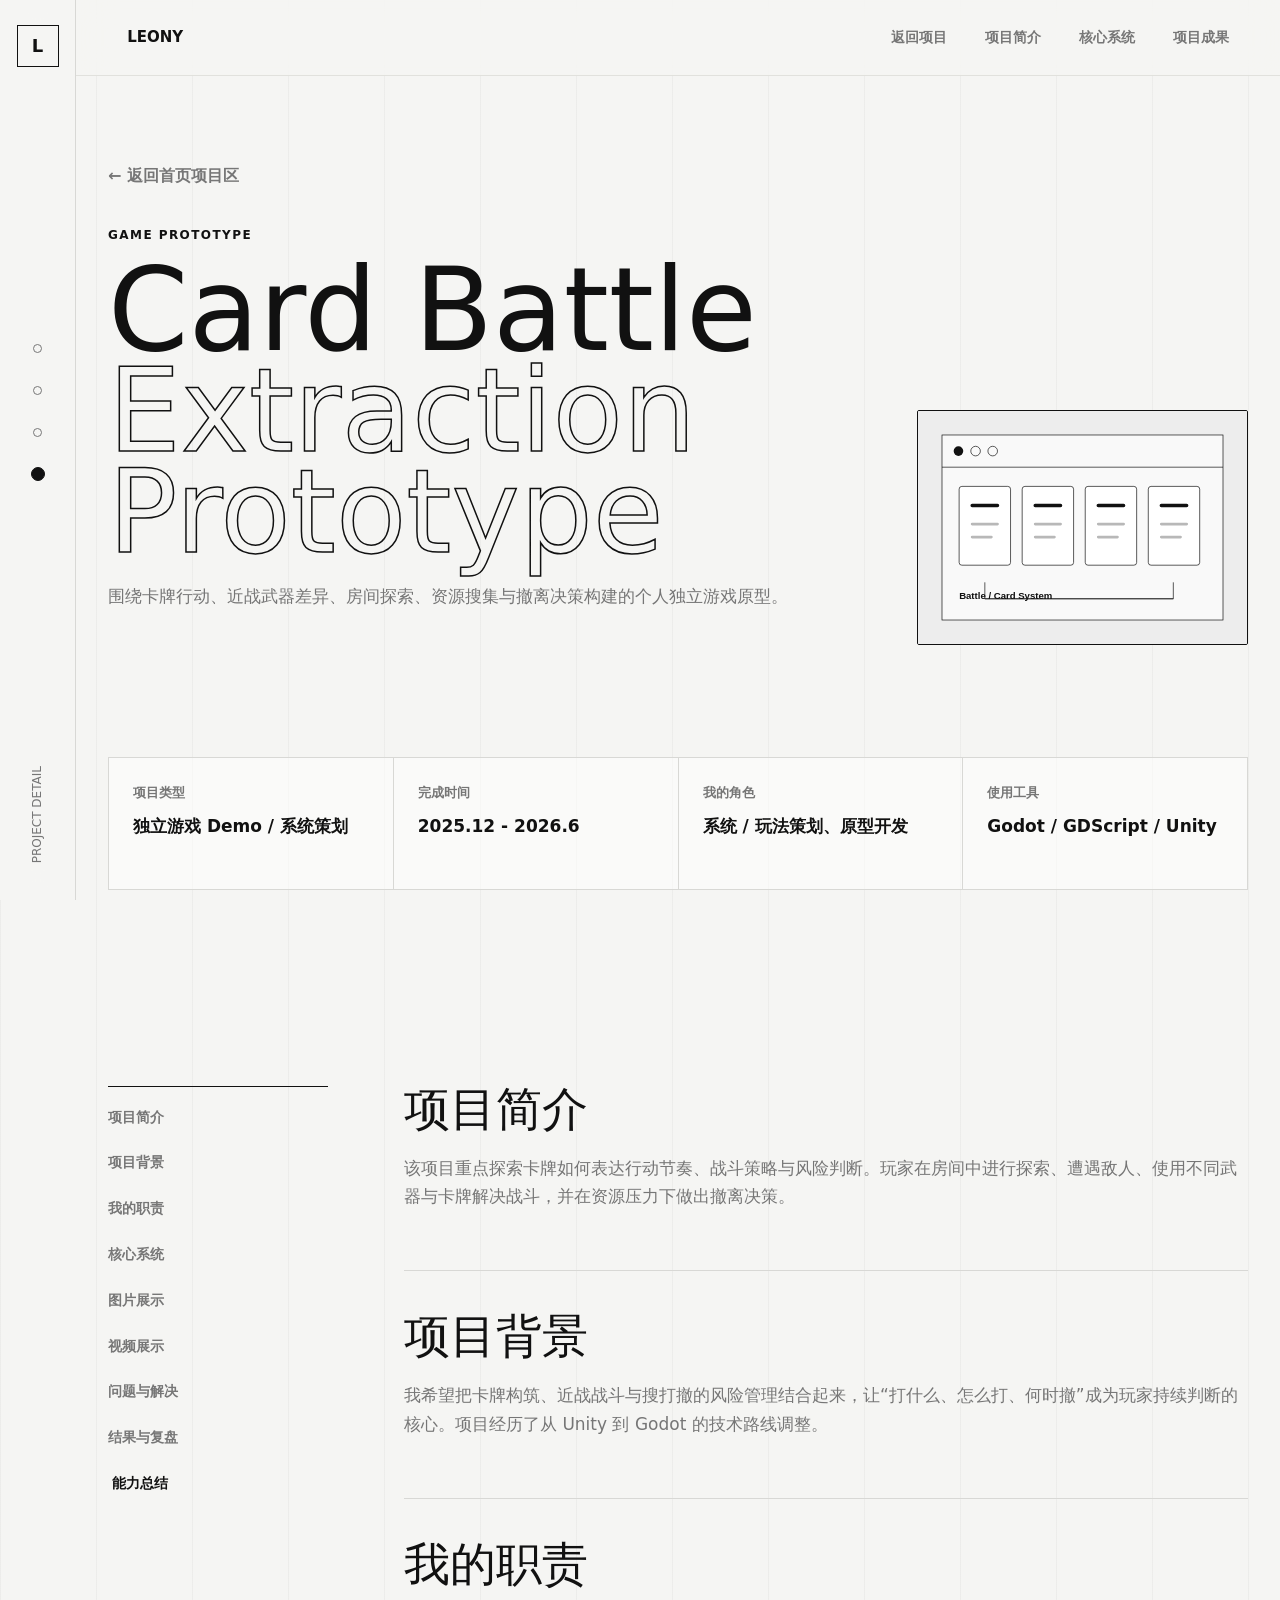
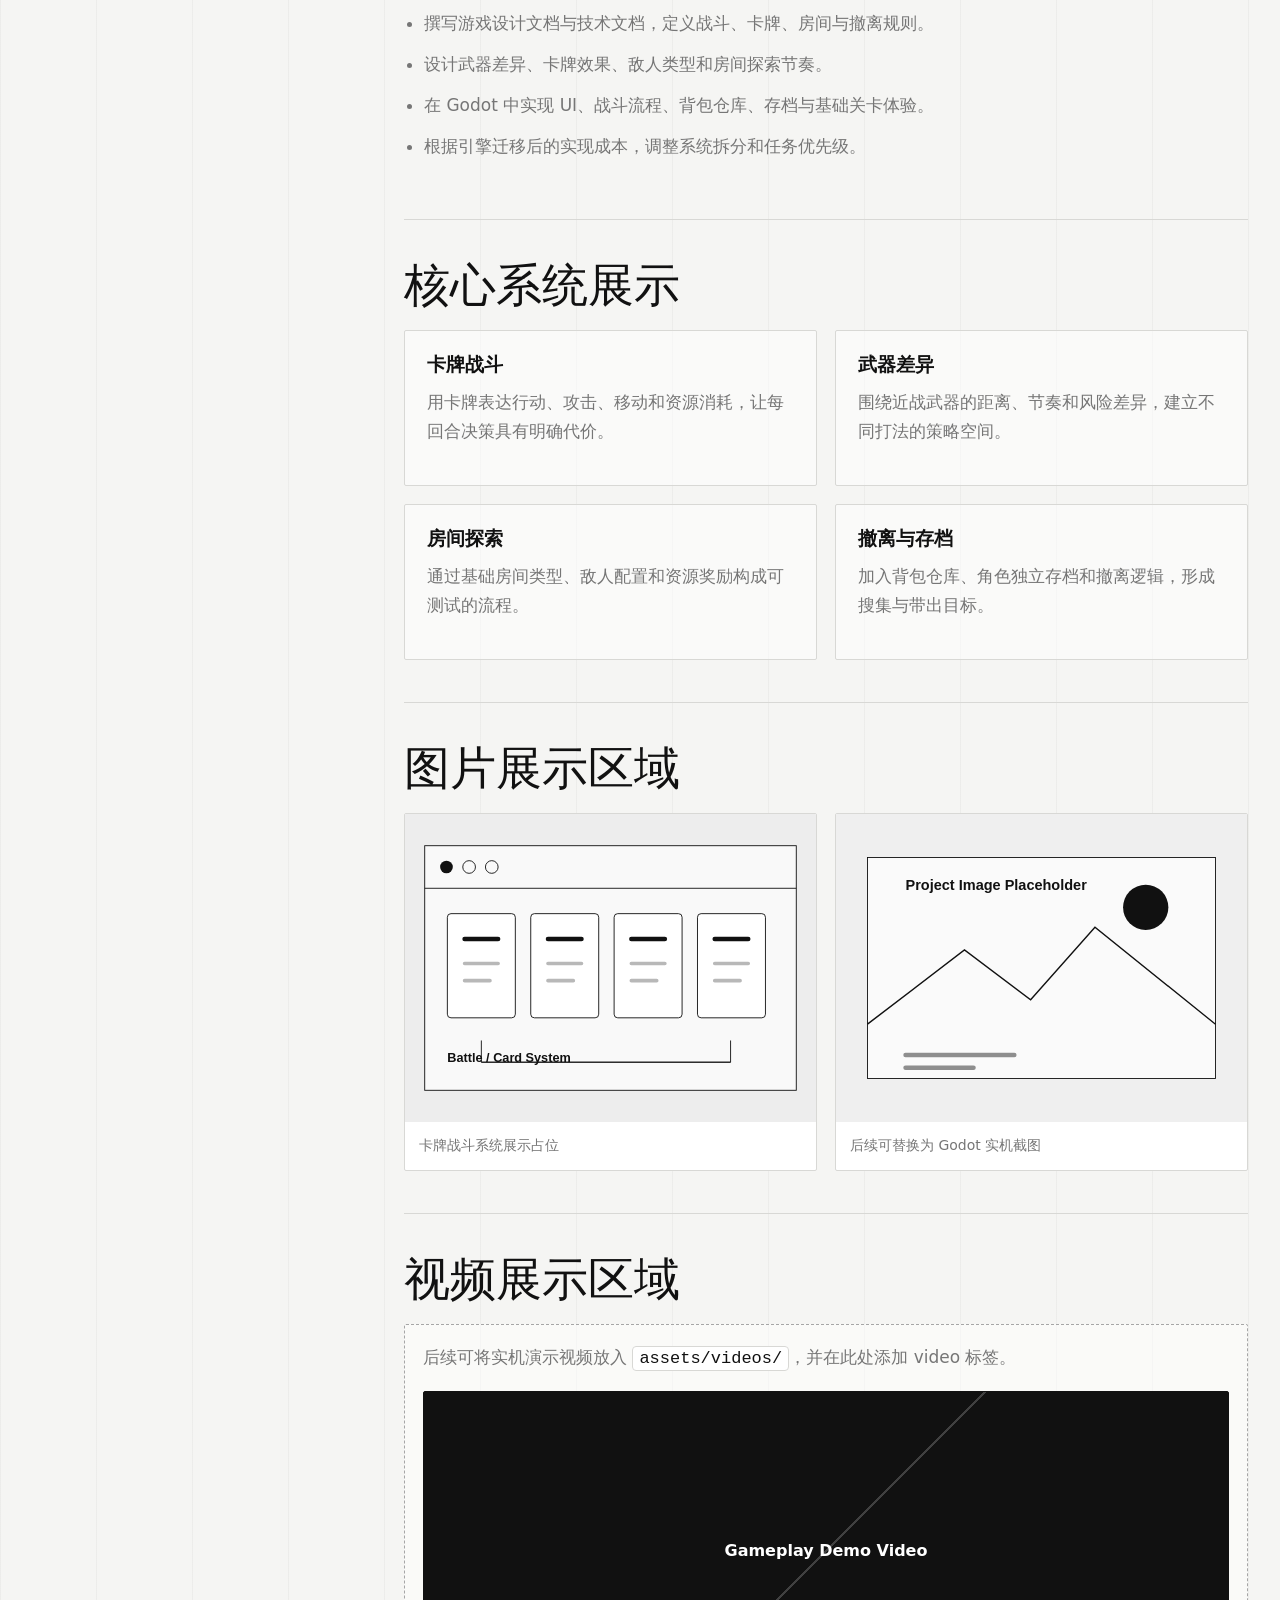
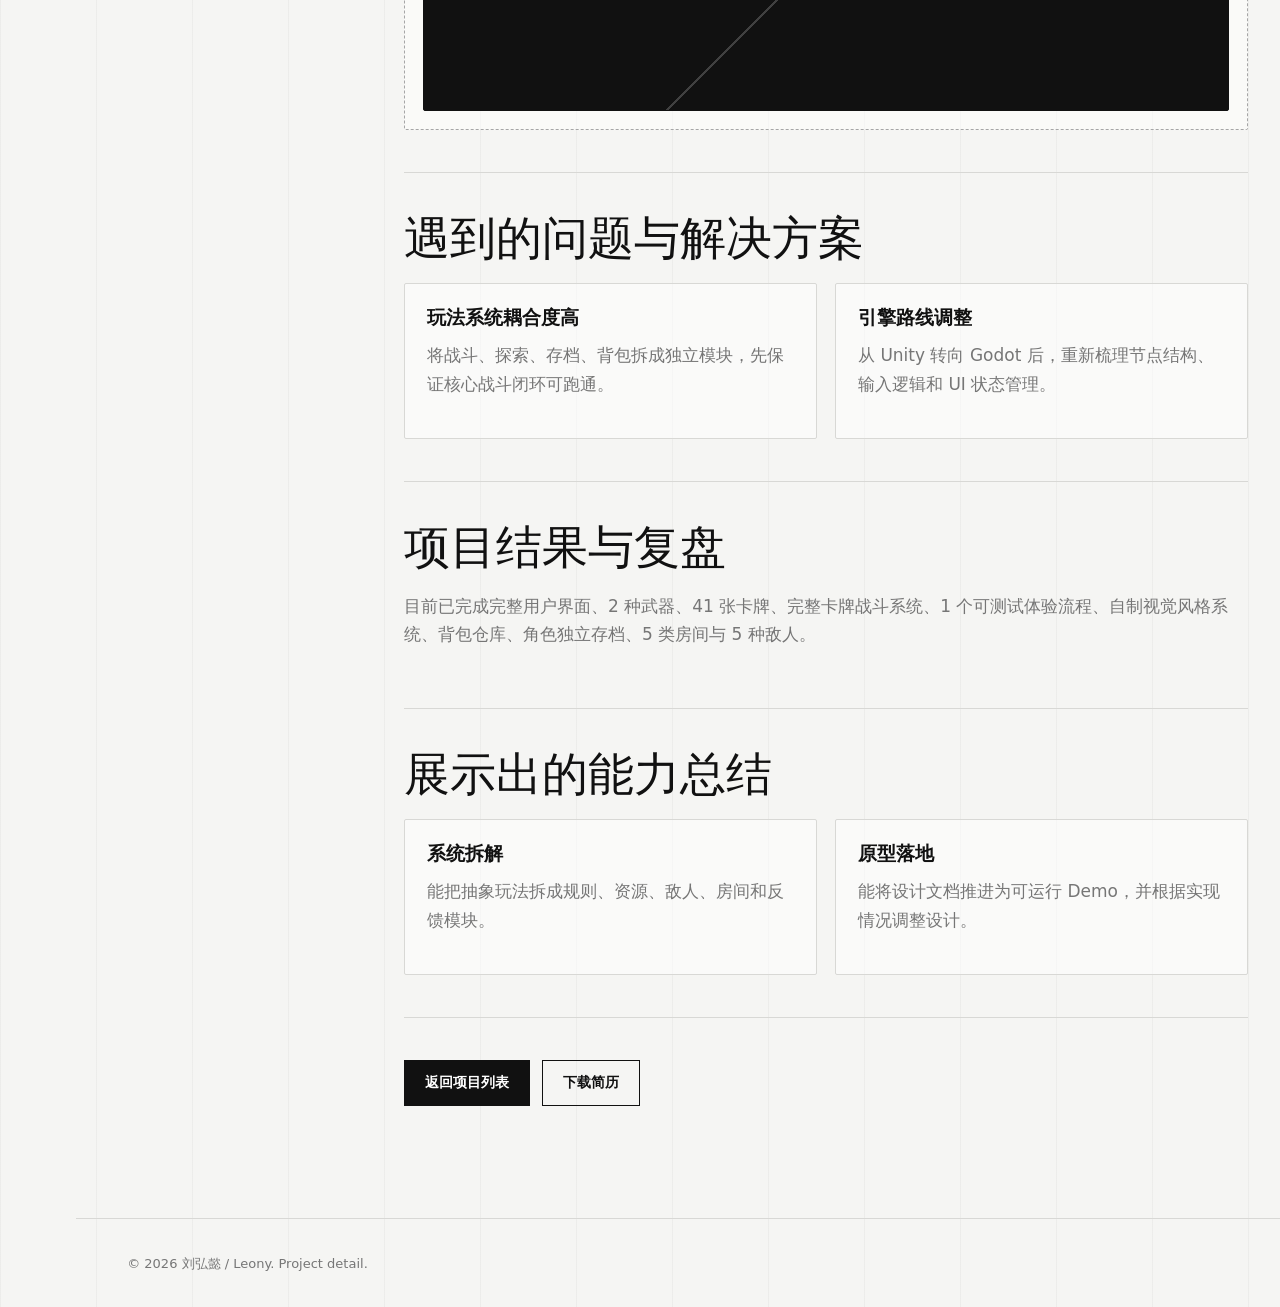
==== projects/card-battle.html @ b9294779 "第一次提交" ====
<!DOCTYPE html>
<html lang="zh-CN">
<head>
  <meta charset="UTF-8">
  <meta name="viewport" content="width=device-width, initial-scale=1.0">
  <meta name="description" content="卡牌战斗与搜打撤玩法原型项目详情，展示系统策划、玩法设计与 Godot 原型开发能力。">
  <title>卡牌战斗与搜打撤玩法原型 | LEONY Portfolio</title>
  <link rel="icon" href="../assets/images/favicon.svg" type="image/svg+xml">
  <link rel="stylesheet" href="../css/style.css">
</head>
<body>
  <aside class="side-rail" aria-label="项目详情锚点导航">
    <a class="rail-logo" href="../index.html" aria-label="返回首页">L</a>
    <nav class="rail-dots" aria-label="项目内容分区">
      <a class="rail-dot active" href="#overview" aria-label="项目简介"><span>Overview</span></a>
      <a class="rail-dot" href="#features" aria-label="核心系统"><span>System</span></a>
      <a class="rail-dot" href="#result" aria-label="项目成果"><span>Result</span></a>
      <a class="rail-dot" href="#ability" aria-label="能力总结"><span>Ability</span></a>
    </nav>
    <p class="rail-meta">Project Detail</p>
  </aside>

  <header class="topbar detail-header">
    <a class="topbar-brand" href="../index.html">LEONY</a>
    <button class="nav-toggle" type="button" aria-label="打开导航" aria-expanded="false"><span></span><span></span></button>
    <nav class="topnav" aria-label="项目页导航">
      <a href="../index.html#projects">返回项目</a>
      <a href="#overview">项目简介</a>
      <a href="#features">核心系统</a>
      <a href="#result">项目成果</a>
    </nav>
  </header>

  <main class="detail-main">
    <section class="section detail-hero">
      <div class="container detail-hero-grid">
        <div>
          <a class="back-link" href="../index.html#projects">← 返回首页项目区</a>
          <p class="eyebrow">Game Prototype</p>
          <h1>Card Battle<br><span>Extraction Prototype</span></h1>
          <p class="hero-desc">围绕卡牌行动、近战武器差异、房间探索、资源搜集与撤离决策构建的个人独立游戏原型。</p>
        </div>
        <img class="detail-cover" src="../assets/images/project-card-system.svg" alt="卡牌战斗与搜打撤玩法原型封面">
      </div>
    </section>

    <section class="section compact-section">
      <div class="container info-grid" aria-label="项目基本信息">
        <div><span>项目类型</span><strong>独立游戏 Demo / 系统策划</strong></div>
        <div><span>完成时间</span><strong>2025.12 - 2026.6</strong></div>
        <div><span>我的角色</span><strong>系统 / 玩法策划、原型开发</strong></div>
        <div><span>使用工具</span><strong>Godot / GDScript / Unity</strong></div>
      </div>
    </section>

    <section class="section">
      <div class="container detail-layout">
        <aside class="detail-toc" aria-label="项目内容目录">
          <a href="#overview">项目简介</a>
          <a href="#background">项目背景</a>
          <a href="#responsibility">我的职责</a>
          <a href="#features">核心系统</a>
          <a href="#gallery">图片展示</a>
          <a href="#video">视频展示</a>
          <a href="#solution">问题与解决</a>
          <a href="#result">结果与复盘</a>
          <a href="#ability">能力总结</a>
        </aside>

        <div class="detail-content">
          <section id="overview" class="detail-section">
            <h2>项目简介</h2>
            <p>该项目重点探索卡牌如何表达行动节奏、战斗策略与风险判断。玩家在房间中进行探索、遭遇敌人、使用不同武器与卡牌解决战斗，并在资源压力下做出撤离决策。</p>
          </section>
          <section id="background" class="detail-section">
            <h2>项目背景</h2>
            <p>我希望把卡牌构筑、近战战斗与搜打撤的风险管理结合起来，让“打什么、怎么打、何时撤”成为玩家持续判断的核心。项目经历了从 Unity 到 Godot 的技术路线调整。</p>
          </section>
          <section id="responsibility" class="detail-section">
            <h2>我的职责</h2>
            <ul class="check-list">
              <li>撰写游戏设计文档与技术文档，定义战斗、卡牌、房间与撤离规则。</li>
              <li>设计武器差异、卡牌效果、敌人类型和房间探索节奏。</li>
              <li>在 Godot 中实现 UI、战斗流程、背包仓库、存档与基础关卡体验。</li>
              <li>根据引擎迁移后的实现成本，调整系统拆分和任务优先级。</li>
            </ul>
          </section>
          <section id="features" class="detail-section">
            <h2>核心系统展示</h2>
            <div class="feature-grid">
              <article><h3>卡牌战斗</h3><p>用卡牌表达行动、攻击、移动和资源消耗，让每回合决策具有明确代价。</p></article>
              <article><h3>武器差异</h3><p>围绕近战武器的距离、节奏和风险差异，建立不同打法的策略空间。</p></article>
              <article><h3>房间探索</h3><p>通过基础房间类型、敌人配置和资源奖励构成可测试的流程。</p></article>
              <article><h3>撤离与存档</h3><p>加入背包仓库、角色独立存档和撤离逻辑，形成搜集与带出目标。</p></article>
            </div>
          </section>
          <section id="gallery" class="detail-section">
            <h2>图片展示区域</h2>
            <div class="gallery-grid">
              <figure><img src="../assets/images/project-card-system.svg" alt="卡牌战斗系统占位图"><figcaption>卡牌战斗系统展示占位</figcaption></figure>
              <figure><img src="../assets/images/placeholder-project.svg" alt="项目截图占位图"><figcaption>后续可替换为 Godot 实机截图</figcaption></figure>
            </div>
          </section>
          <section id="video" class="detail-section">
            <h2>视频展示区域</h2>
            <div class="video-shell">
              <p>后续可将实机演示视频放入 <code>assets/videos/</code>，并在此处添加 video 标签。</p>
              <div class="video-frame"><span>Gameplay Demo Video</span></div>
            </div>
          </section>
          <section id="solution" class="detail-section">
            <h2>遇到的问题与解决方案</h2>
            <div class="solution-grid">
              <article><h3>玩法系统耦合度高</h3><p>将战斗、探索、存档、背包拆成独立模块，先保证核心战斗闭环可跑通。</p></article>
              <article><h3>引擎路线调整</h3><p>从 Unity 转向 Godot 后，重新梳理节点结构、输入逻辑和 UI 状态管理。</p></article>
            </div>
          </section>
          <section id="result" class="detail-section">
            <h2>项目结果与复盘</h2>
            <p>目前已完成完整用户界面、2 种武器、41 张卡牌、完整卡牌战斗系统、1 个可测试体验流程、自制视觉风格系统、背包仓库、角色独立存档、5 类房间与 5 种敌人。</p>
          </section>
          <section id="ability" class="detail-section">
            <h2>展示出的能力总结</h2>
            <div class="summary-grid">
              <article><h3>系统拆解</h3><p>能把抽象玩法拆成规则、资源、敌人、房间和反馈模块。</p></article>
              <article><h3>原型落地</h3><p>能将设计文档推进为可运行 Demo，并根据实现情况调整设计。</p></article>
            </div>
          </section>
          <div class="detail-actions">
            <a class="button button-dark" href="../index.html#projects">返回项目列表</a>
            <a class="button button-light" href="../assets/resume/resume.pdf" download>下载简历</a>
          </div>
        </div>
      </div>
    </section>
  </main>

  <footer class="site-footer"><p>© 2026 刘弘懿 / Leony. Project detail.</p></footer>
  <script src="../js/main.js"></script>
</body>
</html>
---- css/style.css ----
:root {
  --bg: #f5f5f3;
  --surface: #ffffff;
  --surface-soft: #ececea;
  --ink: #111111;
  --ink-soft: #2a2a2a;
  --muted: #767676;
  --muted-2: #a6a6a6;
  --line: #d8d8d5;
  --line-dark: #111111;
  --rail: 76px;
  --container: 1180px;
  --radius: 2px;
  --shadow: 0 18px 45px rgba(0, 0, 0, 0.08);
  --ease: 180ms ease;
}

* {
  box-sizing: border-box;
}

html {
  scroll-behavior: smooth;
}

body {
  margin: 0;
  color: var(--ink);
  font-family: Inter, ui-sans-serif, system-ui, -apple-system, BlinkMacSystemFont, "Segoe UI", "PingFang SC", "Microsoft YaHei", sans-serif;
  line-height: 1.7;
  background:
    linear-gradient(90deg, rgba(17, 17, 17, 0.035) 1px, transparent 1px) 0 0 / 96px 96px,
    var(--bg);
}

body::selection {
  color: var(--surface);
  background: var(--ink);
}

img,
video {
  display: block;
  max-width: 100%;
}

a {
  color: inherit;
  text-decoration: none;
}

p,
h1,
h2,
h3,
dl {
  margin-top: 0;
}

p {
  color: var(--muted);
}

.container {
  width: min(calc(100% - 64px), var(--container));
  margin: 0 auto;
}

.section {
  padding: 112px 0;
  scroll-margin-top: 82px;
}

.side-rail {
  position: fixed;
  inset: 0 auto 0 0;
  z-index: 50;
  display: grid;
  width: var(--rail);
  grid-template-rows: 92px 1fr 170px;
  align-items: center;
  justify-items: center;
  border-right: 1px solid var(--line);
  background: rgba(245, 245, 243, 0.9);
  backdrop-filter: blur(18px);
}

.rail-logo {
  display: grid;
  width: 42px;
  height: 42px;
  place-items: center;
  border: 1px solid var(--ink);
  border-radius: 0;
  color: var(--ink);
  font-size: 18px;
  font-weight: 800;
  line-height: 1;
}

.rail-dots {
  display: grid;
  gap: 18px;
}

.rail-dot {
  position: relative;
  display: grid;
  width: 24px;
  height: 24px;
  place-items: center;
}

.rail-dot::before {
  content: "";
  width: 7px;
  height: 7px;
  border: 1px solid var(--muted);
  border-radius: 50%;
  background: transparent;
  transition: width var(--ease), height var(--ease), border-color var(--ease), background-color var(--ease);
}

.rail-dot.active::before,
.rail-dot:hover::before {
  width: 12px;
  height: 12px;
  border-color: var(--ink);
  background: var(--ink);
}

.rail-dot span {
  position: absolute;
  left: 32px;
  padding: 5px 8px;
  border: 1px solid var(--line);
  border-radius: var(--radius);
  color: var(--ink);
  font-size: 12px;
  white-space: nowrap;
  background: var(--surface);
  box-shadow: 0 8px 18px rgba(0, 0, 0, 0.08);
  opacity: 0;
  transform: translateX(-6px);
  pointer-events: none;
  transition: opacity var(--ease), transform var(--ease);
}

.rail-dot:hover span {
  opacity: 1;
  transform: translateX(0);
}

.rail-meta {
  margin: 0;
  color: var(--muted);
  font-size: 12px;
  letter-spacing: 0;
  text-transform: uppercase;
  writing-mode: vertical-rl;
  transform: rotate(180deg);
}

.topbar {
  position: fixed;
  top: 0;
  right: 0;
  left: var(--rail);
  z-index: 40;
  display: flex;
  min-height: 76px;
  align-items: center;
  justify-content: space-between;
  padding: 0 clamp(24px, 4vw, 58px);
  border-bottom: 1px solid rgba(216, 216, 213, 0.72);
  background: rgba(245, 245, 243, 0.78);
  backdrop-filter: blur(18px);
}

.topbar-brand {
  font-size: 15px;
  font-weight: 800;
}

.topnav {
  display: flex;
  align-items: center;
  gap: clamp(20px, 3vw, 38px);
}

.topnav a {
  color: var(--muted);
  font-size: 14px;
  font-weight: 600;
  transition: color var(--ease);
}

.topnav a.active,
.topnav a:hover {
  color: var(--ink);
}

.nav-toggle {
  display: none;
  width: 42px;
  height: 42px;
  padding: 0;
  border: 1px solid var(--line);
  border-radius: 0;
  background: var(--surface);
}

.nav-toggle span {
  display: block;
  width: 18px;
  height: 1px;
  margin: 5px auto;
  background: var(--ink);
}

main,
.site-footer {
  margin-left: var(--rail);
}

.hero {
  min-height: 100vh;
  display: flex;
  align-items: center;
  padding-top: 146px;
}

.hero-grid {
  display: grid;
  grid-template-columns: minmax(0, 1.1fr) minmax(320px, 0.62fr);
  gap: clamp(42px, 7vw, 96px);
  align-items: center;
}

.eyebrow {
  margin-bottom: 14px;
  color: var(--ink);
  font-size: 12px;
  font-weight: 800;
  letter-spacing: 0.12em;
  text-transform: uppercase;
}

h1 {
  max-width: 840px;
  margin-bottom: 18px;
  font-size: clamp(64px, 12vw, 148px);
  font-weight: 500;
  line-height: 0.88;
  letter-spacing: 0;
}

h1 span {
  color: transparent;
  -webkit-text-stroke: 1.5px var(--ink);
  text-stroke: 1.5px var(--ink);
}

h2 {
  margin-bottom: 18px;
  font-size: clamp(36px, 6vw, 72px);
  font-weight: 500;
  line-height: 1;
  letter-spacing: 0;
}

h3 {
  margin-bottom: 12px;
  font-size: 23px;
  font-weight: 600;
  line-height: 1.22;
  letter-spacing: 0;
}

.hero-title {
  margin-bottom: 18px;
  color: var(--ink);
  font-size: clamp(20px, 2.4vw, 30px);
  font-weight: 600;
}

.hero-desc {
  max-width: 690px;
  margin-bottom: 34px;
  font-size: 17px;
}

.hero-actions {
  display: flex;
  flex-wrap: wrap;
  gap: 12px;
}

.button {
  display: inline-flex;
  min-height: 46px;
  align-items: center;
  justify-content: center;
  padding: 10px 20px;
  border: 1px solid var(--ink);
  border-radius: 0;
  font-size: 14px;
  font-weight: 700;
  transition: transform var(--ease), background-color var(--ease), color var(--ease), border-color var(--ease);
}

.button:hover {
  transform: translateY(-2px);
}

.button-dark {
  color: var(--surface);
  background: var(--ink);
}

.button-light {
  color: var(--ink);
  background: transparent;
}

.button-light:hover {
  background: var(--surface);
}

.hero-board {
  position: relative;
  min-height: 470px;
  padding: 34px;
  border: 1px solid var(--ink);
  border-radius: var(--radius);
  background: rgba(255, 255, 255, 0.54);
  box-shadow: var(--shadow);
}

.board-line {
  width: 100%;
  height: 1px;
  margin-bottom: 78px;
  background: var(--ink);
}

.board-kicker {
  margin-bottom: 12px;
  color: var(--muted);
  font-size: 13px;
  font-weight: 700;
  text-transform: uppercase;
}

.hero-board strong {
  display: block;
  max-width: 240px;
  margin-bottom: 32px;
  font-size: clamp(48px, 6vw, 74px);
  font-weight: 500;
  line-height: 0.95;
}

.board-tags {
  display: flex;
  flex-wrap: wrap;
  gap: 10px;
}

.board-tags span {
  padding: 8px 12px;
  border: 1px solid var(--line-dark);
  border-radius: 0;
  color: var(--ink-soft);
  font-size: 13px;
  font-weight: 700;
  background: var(--surface);
}

.board-matrix {
  position: absolute;
  right: 32px;
  bottom: 32px;
  display: grid;
  width: 124px;
  height: 124px;
  grid-template-columns: repeat(2, 1fr);
  gap: 10px;
}

.board-matrix span {
  border: 1px solid var(--ink);
  background:
    linear-gradient(135deg, transparent calc(50% - 1px), var(--ink) calc(50% - 1px), var(--ink) calc(50% + 1px), transparent calc(50% + 1px)),
    var(--surface-soft);
}

.stats-strip {
  border-top: 1px solid var(--line);
  border-bottom: 1px solid var(--line);
  background: rgba(255, 255, 255, 0.42);
}

.stats-grid {
  display: grid;
  grid-template-columns: repeat(4, minmax(0, 1fr));
}

.stats-grid div {
  min-height: 142px;
  padding: 30px 28px;
  border-right: 1px solid var(--line);
}

.stats-grid div:first-child {
  border-left: 1px solid var(--line);
}

.stats-grid strong {
  display: block;
  margin-bottom: 6px;
  font-size: clamp(36px, 5vw, 58px);
  font-weight: 500;
  line-height: 1;
}

.stats-grid span {
  color: var(--muted);
  font-size: 14px;
  font-weight: 700;
}

.section-heading {
  max-width: 760px;
  margin-bottom: 44px;
}

.wide-heading {
  display: grid;
  max-width: none;
  grid-template-columns: minmax(260px, 0.75fr) minmax(0, 1fr);
  gap: 42px;
  align-items: end;
}

.wide-heading .eyebrow {
  grid-column: 1 / -1;
  margin-bottom: -22px;
}

.wide-heading p:last-child {
  max-width: 560px;
  margin-bottom: 8px;
}

.project-grid {
  display: grid;
  grid-template-columns: repeat(2, minmax(0, 1fr));
  gap: 24px;
}

.project-card {
  display: grid;
  grid-template-columns: minmax(180px, 0.62fr) minmax(0, 1fr);
  min-height: 360px;
  overflow: hidden;
  border: 1px solid var(--line);
  border-radius: var(--radius);
  background: rgba(255, 255, 255, 0.62);
  transition: transform var(--ease), border-color var(--ease), box-shadow var(--ease);
}

.project-card:hover {
  border-color: var(--ink);
  box-shadow: var(--shadow);
  transform: translateY(-4px);
}

.project-cover {
  display: block;
  min-height: 100%;
  border-right: 1px solid var(--line);
  background: var(--surface-soft);
}

.project-cover img {
  width: 100%;
  height: 100%;
  object-fit: cover;
  filter: grayscale(1);
}

.project-body {
  display: flex;
  flex-direction: column;
  padding: 28px;
}

.project-type {
  margin-bottom: 10px;
  color: var(--ink);
  font-size: 12px;
  font-weight: 800;
  letter-spacing: 0.08em;
  text-transform: uppercase;
}

.project-body > p:not(.project-type) {
  margin-bottom: 22px;
}

.project-meta {
  display: grid;
  gap: 14px;
  margin: auto 0 22px;
}

.project-meta div {
  padding-top: 14px;
  border-top: 1px solid var(--line);
}

.project-meta dt {
  color: var(--ink);
  font-size: 13px;
  font-weight: 800;
}

.project-meta dd {
  margin: 4px 0 0;
  color: var(--muted);
  font-size: 14px;
}

.text-link {
  position: relative;
  width: fit-content;
  color: var(--ink);
  font-size: 14px;
  font-weight: 800;
}

.text-link::after {
  content: "";
  position: absolute;
  right: 0;
  bottom: -4px;
  left: 0;
  height: 1px;
  background: currentColor;
  transform-origin: right;
  transition: transform var(--ease);
}

.text-link:hover::after {
  transform: scaleX(0.45);
}

.about-section {
  border-top: 1px solid var(--line);
  border-bottom: 1px solid var(--line);
  background: rgba(255, 255, 255, 0.36);
}

.about-grid,
.contact-grid {
  display: grid;
  grid-template-columns: minmax(240px, 0.72fr) minmax(0, 1.28fr);
  gap: clamp(36px, 7vw, 96px);
  align-items: start;
}

.about-copy p {
  max-width: 820px;
  font-size: 18px;
}

.ability-list {
  display: grid;
  gap: 12px;
  padding: 0;
  margin: 28px 0 0;
  list-style: none;
}

.ability-list li {
  padding: 16px 0;
  border-top: 1px solid var(--line);
  color: var(--ink-soft);
}

.contact-grid {
  padding: 48px 0;
  border-top: 1px solid var(--ink);
  border-bottom: 1px solid var(--ink);
}

.contact-grid h2 {
  margin-bottom: 18px;
}

.contact-list {
  display: grid;
  gap: 0;
  padding: 0;
  margin: 0;
  list-style: none;
}

.contact-list li {
  display: grid;
  grid-template-columns: 120px minmax(0, 1fr);
  gap: 20px;
  padding: 18px 0;
  border-bottom: 1px solid var(--line);
}

.contact-list li:first-child {
  border-top: 1px solid var(--line);
}

.contact-list span {
  color: var(--ink);
  font-weight: 800;
}

.contact-list a {
  color: var(--muted);
  overflow-wrap: anywhere;
  transition: color var(--ease);
}

.contact-list a:hover {
  color: var(--ink);
}

.site-footer {
  padding: 34px clamp(24px, 4vw, 58px);
  border-top: 1px solid var(--line);
}

.site-footer p {
  margin: 0;
  color: var(--muted);
  font-size: 13px;
}

/* Project detail page */
.detail-main {
  padding-top: 76px;
}

.compact-section {
  padding: 0 0 84px;
}

.detail-header {
  min-height: 76px;
}

.detail-hero {
  padding-top: 86px;
}

.detail-hero-grid {
  display: grid;
  grid-template-columns: minmax(0, 1fr) minmax(280px, 0.46fr);
  gap: clamp(36px, 7vw, 90px);
  align-items: end;
}

.back-link {
  display: inline-flex;
  margin-bottom: 36px;
  color: var(--muted);
  font-weight: 700;
  transition: color var(--ease);
}

.back-link:hover {
  color: var(--ink);
}

.detail-hero h1 {
  font-size: clamp(50px, 9vw, 118px);
}

.detail-cover {
  border: 1px solid var(--ink);
  border-radius: var(--radius);
  background: var(--surface-soft);
  filter: grayscale(1);
}

.info-grid {
  display: grid;
  grid-template-columns: repeat(4, minmax(0, 1fr));
  border-top: 1px solid var(--line);
  border-left: 1px solid var(--line);
}

.info-grid div {
  min-height: 132px;
  padding: 24px;
  border-right: 1px solid var(--line);
  border-bottom: 1px solid var(--line);
  background: rgba(255, 255, 255, 0.48);
}

.info-grid span {
  display: block;
  margin-bottom: 10px;
  color: var(--muted);
  font-size: 13px;
  font-weight: 700;
}

.info-grid strong {
  display: block;
  color: var(--ink);
  font-size: 17px;
  line-height: 1.45;
}

.detail-layout {
  display: grid;
  grid-template-columns: 220px minmax(0, 1fr);
  gap: clamp(36px, 6vw, 76px);
  align-items: start;
}

.detail-toc {
  position: sticky;
  top: 104px;
  display: grid;
  gap: 4px;
  padding-top: 10px;
  border-top: 1px solid var(--ink);
}

.detail-toc a {
  padding: 9px 0;
  color: var(--muted);
  font-size: 14px;
  font-weight: 700;
  transition: color var(--ease), transform var(--ease);
}

.detail-toc a:hover,
.detail-toc a.active {
  color: var(--ink);
  transform: translateX(4px);
}

.detail-content {
  display: grid;
  gap: 42px;
}

.detail-section {
  padding-bottom: 42px;
  border-bottom: 1px solid var(--line);
  scroll-margin-top: 104px;
}

.detail-section h2 {
  margin-bottom: 22px;
  font-size: clamp(28px, 4vw, 46px);
}

.detail-section p,
.detail-section li {
  max-width: 860px;
  color: var(--muted);
  font-size: 17px;
}

.check-list,
.number-list {
  display: grid;
  gap: 12px;
  padding-left: 20px;
}

.feature-grid,
.gallery-grid,
.solution-grid,
.summary-grid {
  display: grid;
  grid-template-columns: repeat(2, minmax(0, 1fr));
  gap: 18px;
}

.feature-grid article,
.solution-grid article,
.summary-grid article {
  padding: 22px;
  border: 1px solid var(--line);
  border-radius: var(--radius);
  background: rgba(255, 255, 255, 0.52);
}

.feature-grid h3,
.solution-grid h3,
.summary-grid h3 {
  font-size: 19px;
}

.gallery-grid figure {
  margin: 0;
  overflow: hidden;
  border: 1px solid var(--line);
  border-radius: var(--radius);
  background: var(--surface);
}

.gallery-grid img {
  width: 100%;
  aspect-ratio: 4 / 3;
  object-fit: cover;
  filter: grayscale(1);
}

.gallery-grid figcaption {
  padding: 12px 14px;
  color: var(--muted);
  font-size: 14px;
}

.video-shell {
  padding: 18px;
  border: 1px dashed var(--muted-2);
  border-radius: var(--radius);
  background: rgba(255, 255, 255, 0.46);
}

.video-frame {
  display: grid;
  min-height: 320px;
  place-items: center;
  margin-top: 16px;
  border: 1px solid var(--ink);
  border-radius: var(--radius);
  color: var(--surface);
  font-weight: 800;
  background:
    linear-gradient(135deg, transparent calc(50% - 1px), rgba(255, 255, 255, 0.2) calc(50% - 1px), rgba(255, 255, 255, 0.2) calc(50% + 1px), transparent calc(50% + 1px)),
    #111111;
}

.detail-actions {
  display: flex;
  flex-wrap: wrap;
  gap: 12px;
}

code {
  padding: 2px 6px;
  border: 1px solid var(--line);
  border-radius: 4px;
  color: var(--ink);
  background: var(--surface);
}

@media (max-width: 1080px) {
  .project-grid {
    grid-template-columns: 1fr;
  }

  .project-card {
    grid-template-columns: minmax(210px, 0.46fr) minmax(0, 1fr);
  }

  .info-grid {
    grid-template-columns: repeat(2, minmax(0, 1fr));
  }
}

@media (max-width: 860px) {
  :root {
    --rail: 0px;
  }

  body {
    background-size: 72px 72px;
  }

  .side-rail {
    display: none;
  }

  .topbar {
    left: 0;
    min-height: 68px;
  }

  .nav-toggle {
    display: block;
  }

  .topnav {
    position: absolute;
    top: 68px;
    right: 18px;
    left: 18px;
    display: none;
    flex-direction: column;
    align-items: stretch;
    gap: 0;
    padding: 8px;
    border: 1px solid var(--line);
    border-radius: var(--radius);
    background: var(--surface);
    box-shadow: var(--shadow);
  }

  .topnav.is-open {
    display: flex;
  }

  .topnav a {
    padding: 12px;
    color: var(--ink);
  }

  .container {
    width: min(calc(100% - 34px), var(--container));
  }

  .section {
    padding: 78px 0;
  }

  .hero {
    min-height: auto;
    padding-top: 122px;
  }

  .hero-grid,
  .wide-heading,
  .about-grid,
  .contact-grid,
  .detail-hero-grid,
  .detail-layout {
    grid-template-columns: 1fr;
  }

  .wide-heading .eyebrow {
    margin-bottom: 0;
  }

  .hero-board {
    min-height: 360px;
  }

  .stats-grid {
    grid-template-columns: repeat(2, minmax(0, 1fr));
  }

  .stats-grid div:nth-child(3) {
    border-left: 1px solid var(--line);
  }

  .detail-toc {
    position: static;
    grid-template-columns: repeat(2, minmax(0, 1fr));
  }
}

@media (max-width: 620px) {
  .topbar {
    padding: 0 18px;
  }

  h1 {
    font-size: clamp(54px, 21vw, 88px);
  }

  h2 {
    font-size: clamp(34px, 12vw, 52px);
  }

  .hero-desc,
  .about-copy p,
  .detail-section p,
  .detail-section li {
    font-size: 16px;
  }

  .hero-board {
    padding: 24px;
  }

  .board-matrix {
    width: 92px;
    height: 92px;
  }

  .stats-grid,
  .project-card,
  .info-grid,
  .feature-grid,
  .gallery-grid,
  .solution-grid,
  .summary-grid,
  .detail-toc {
    grid-template-columns: 1fr;
  }

  .stats-grid div,
  .stats-grid div:first-child,
  .stats-grid div:nth-child(3) {
    border-left: 1px solid var(--line);
  }

  .project-card {
    min-height: 0;
  }

  .project-cover {
    min-height: 220px;
    border-right: 0;
    border-bottom: 1px solid var(--line);
  }

  .project-body {
    padding: 22px;
  }

  .contact-list li {
    grid-template-columns: 1fr;
    gap: 4px;
  }

  .video-frame {
    min-height: 220px;
  }
}
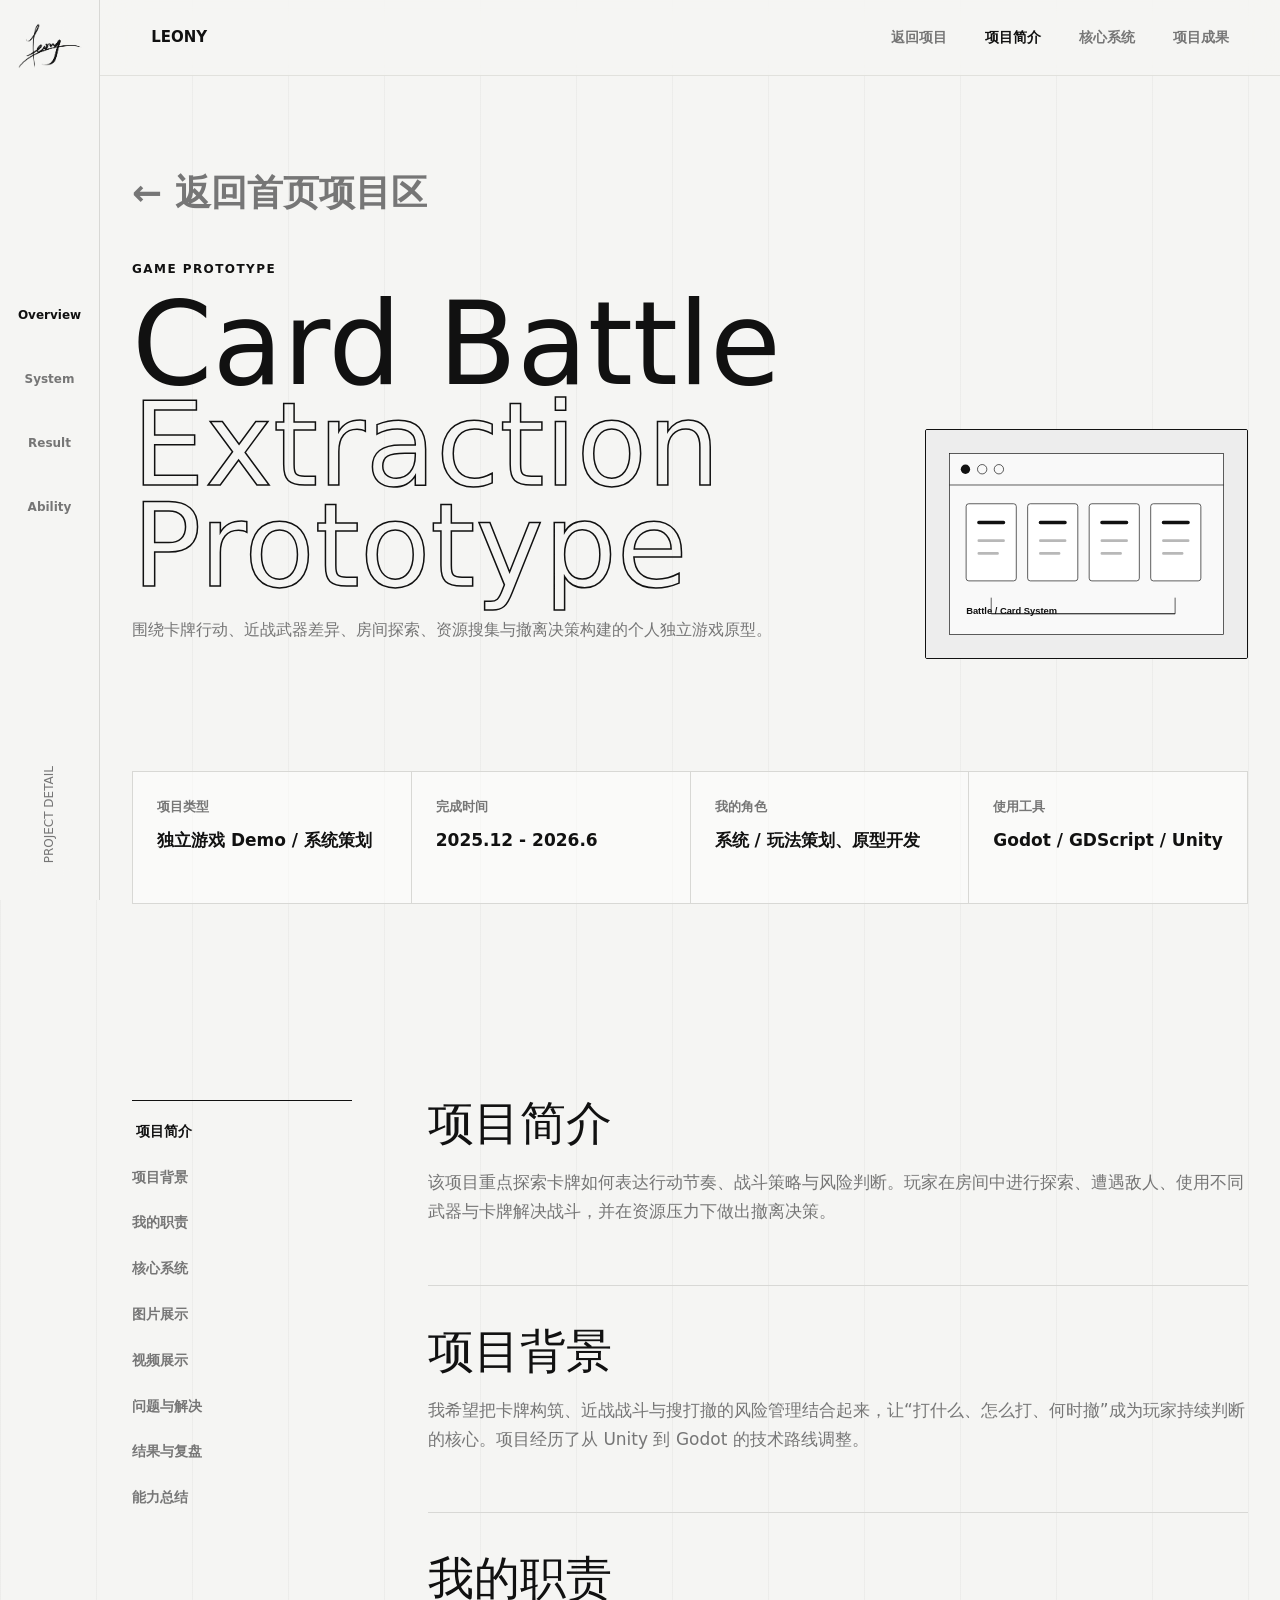
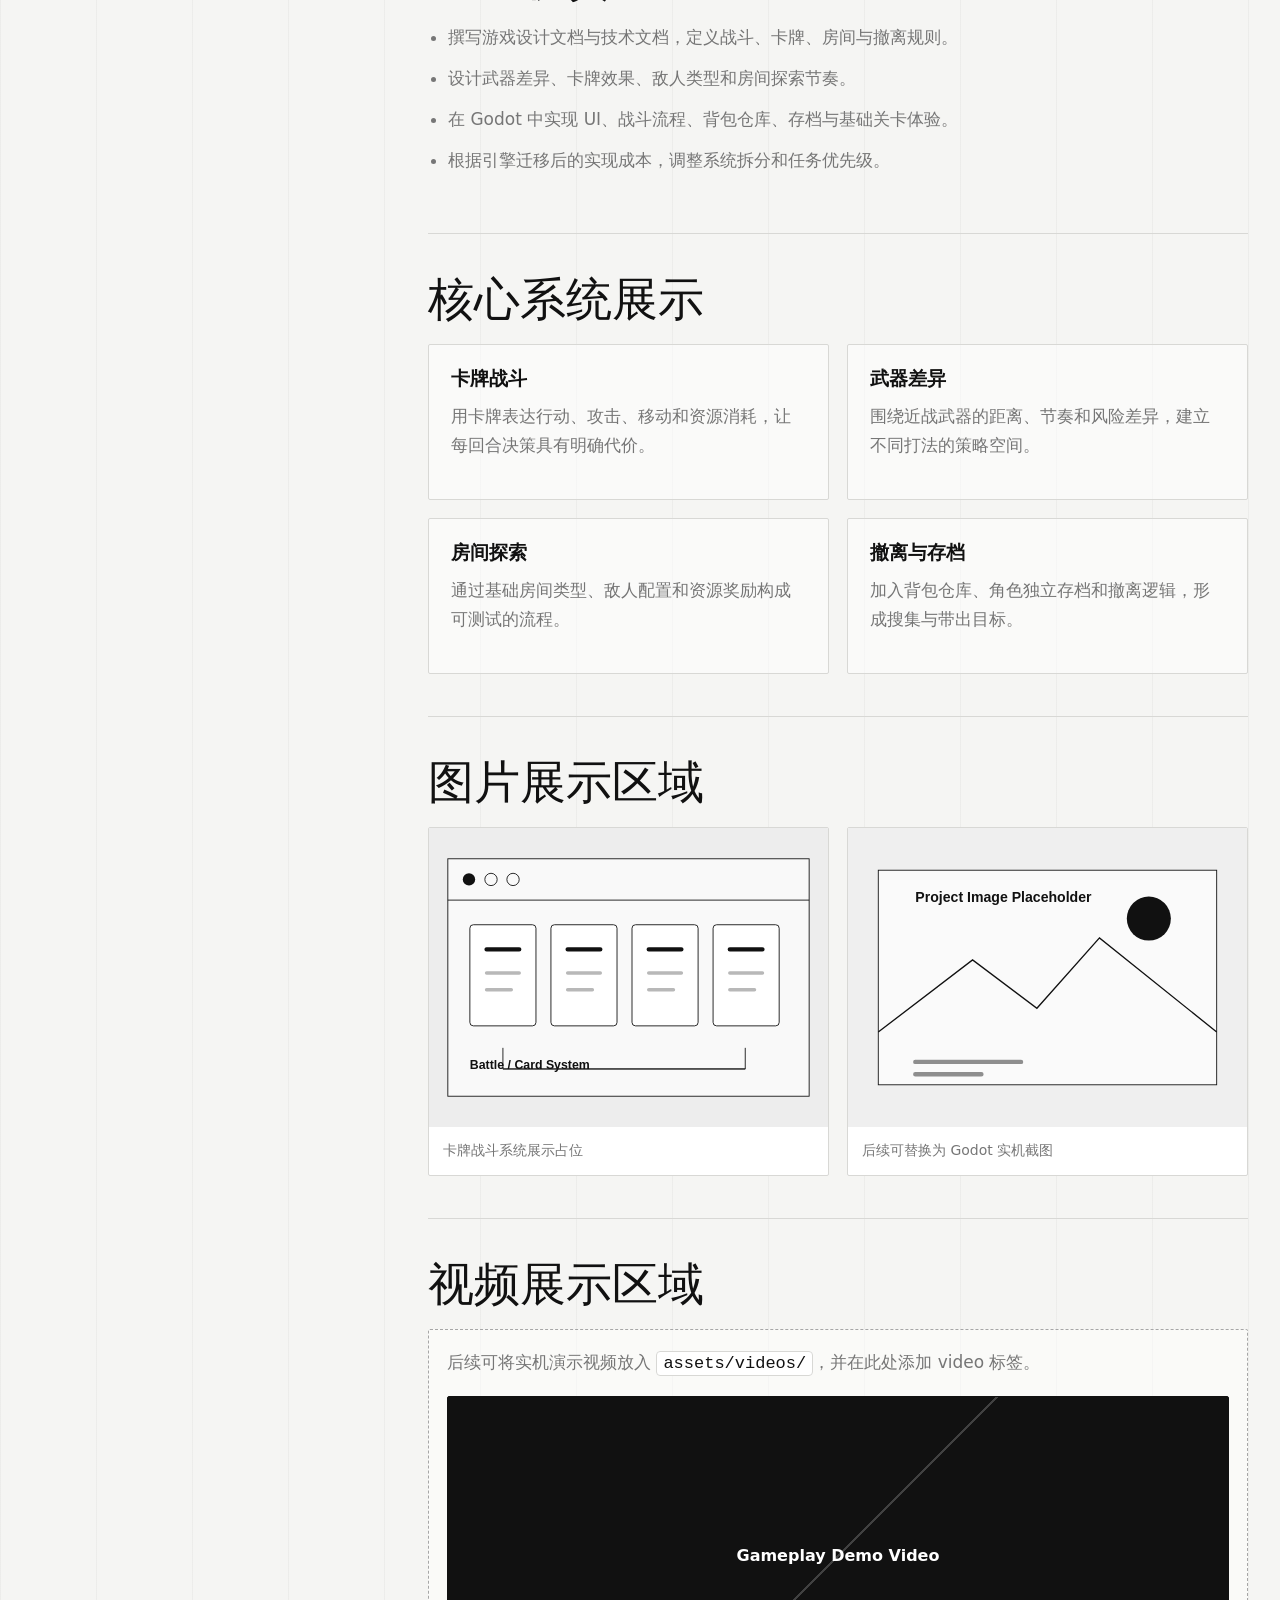
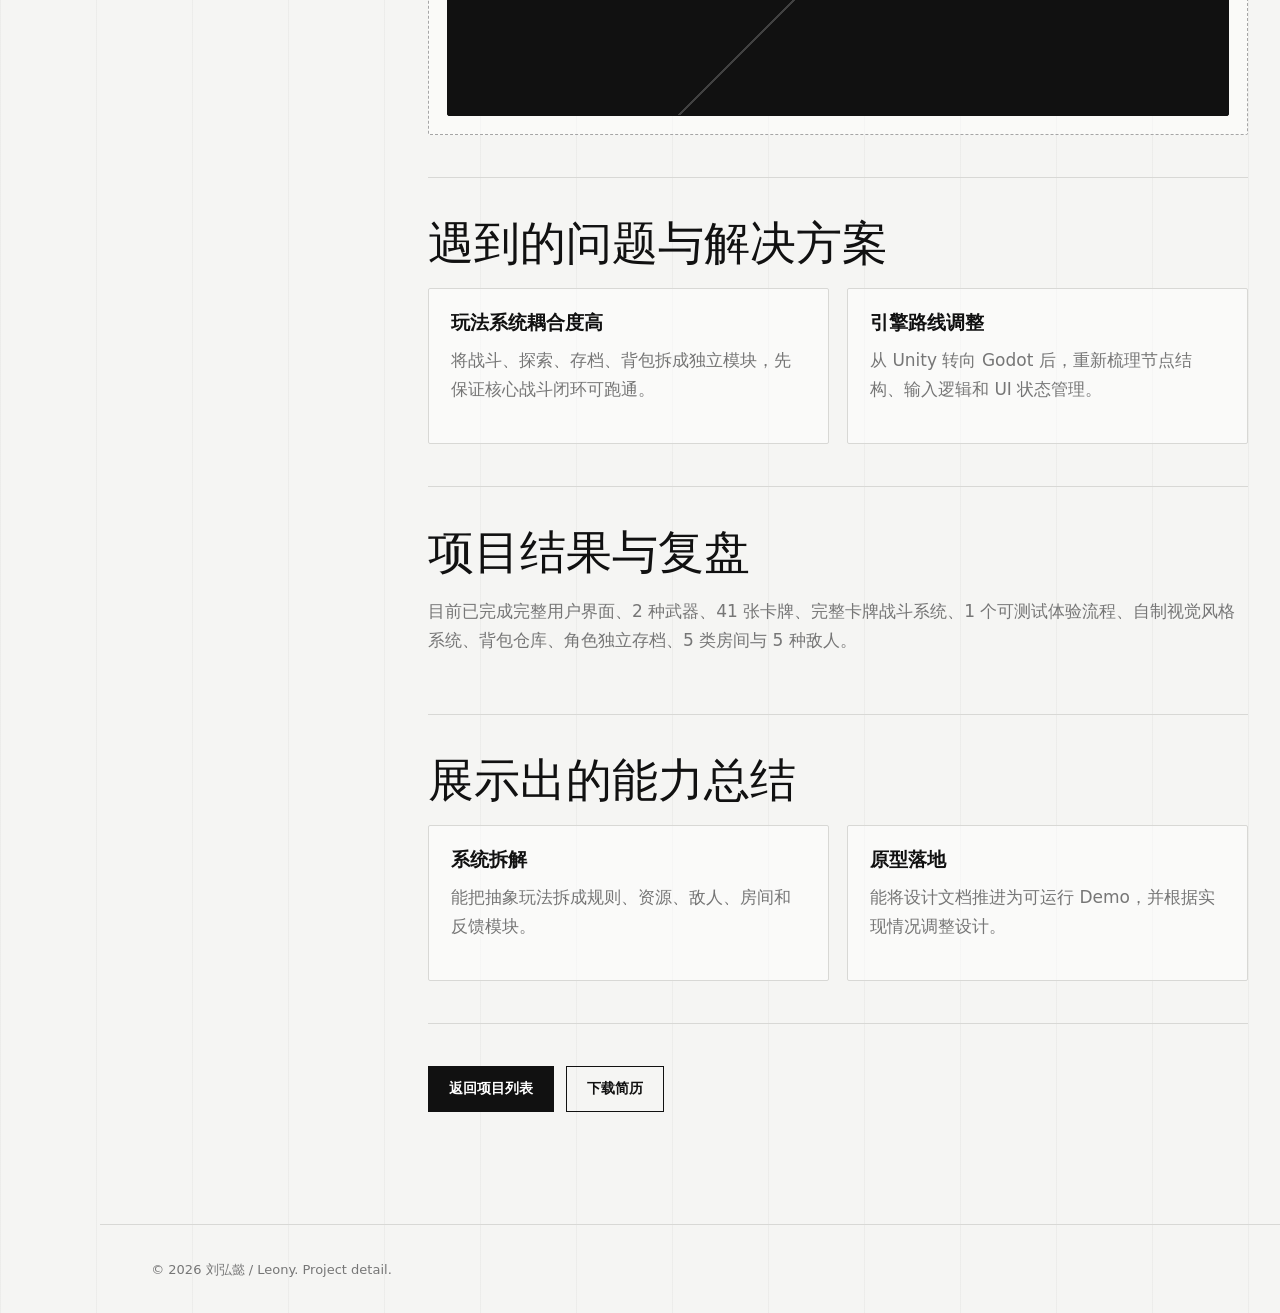
==== commit c84c73f9: "no message" ====
--- a/projects/card-battle.html
+++ b/projects/card-battle.html
@@ -10,7 +10,9 @@
 </head>
 <body>
   <aside class="side-rail" aria-label="项目详情锚点导航">
-    <a class="rail-logo" href="../index.html" aria-label="返回首页">L</a>
+    <a class="rail-logo" href="../index.html" aria-label="返回首页">
+      <img src="../assets/images/leony-signature.png" alt="">
+    </a>
     <nav class="rail-dots" aria-label="项目内容分区">
       <a class="rail-dot active" href="#overview" aria-label="项目简介"><span>Overview</span></a>
       <a class="rail-dot" href="#features" aria-label="核心系统"><span>System</span></a>
--- a/css/style.css
+++ b/css/style.css
@@ -8,7 +8,7 @@
   --muted-2: #a6a6a6;
   --line: #d8d8d5;
   --line-dark: #111111;
-  --rail: 76px;
+  --rail: 100px;
   --container: 1180px;
   --radius: 2px;
   --shadow: 0 18px 45px rgba(0, 0, 0, 0.08);
@@ -86,69 +86,41 @@
 }
 
 .rail-logo {
-  display: grid;
-  width: 42px;
-  height: 42px;
+  display: block;
+  width: 84px;
+}
+
+.rail-dots {
+  display: grid;
+  gap: 40px;
+  width: 100%;
+  padding-inline: 10px;
+}
+
+.rail-dot {
+  display: grid;
+  min-height: 24px;
   place-items: center;
-  border: 1px solid var(--ink);
-  border-radius: 0;
-  color: var(--ink);
-  font-size: 18px;
-  font-weight: 800;
-  line-height: 1;
-}
-
-.rail-dots {
-  display: grid;
-  gap: 18px;
-}
-
-.rail-dot {
-  position: relative;
-  display: grid;
-  width: 24px;
-  height: 24px;
-  place-items: center;
-}
-
-.rail-dot::before {
-  content: "";
-  width: 7px;
-  height: 7px;
-  border: 1px solid var(--muted);
-  border-radius: 50%;
-  background: transparent;
-  transition: width var(--ease), height var(--ease), border-color var(--ease), background-color var(--ease);
-}
-
-.rail-dot.active::before,
-.rail-dot:hover::before {
-  width: 12px;
-  height: 12px;
-  border-color: var(--ink);
-  background: var(--ink);
+  color: var(--muted);
+  font-size: 12px;
+  font-weight: 600;
+  transition: color var(--ease);
 }
 
 .rail-dot span {
-  position: absolute;
-  left: 32px;
-  padding: 5px 8px;
-  border: 1px solid var(--line);
-  border-radius: var(--radius);
-  color: var(--ink);
-  font-size: 12px;
   white-space: nowrap;
-  background: var(--surface);
-  box-shadow: 0 8px 18px rgba(0, 0, 0, 0.08);
-  opacity: 0;
-  transform: translateX(-6px);
-  pointer-events: none;
-  transition: opacity var(--ease), transform var(--ease);
-}
-
-.rail-dot:hover span {
-  opacity: 1;
-  transform: translateX(0);
+  transition: transform var(--ease);
+}
+
+.rail-dot.active,
+.rail-dot:hover,
+.rail-dot:focus-visible {
+  color: var(--ink);
+}
+
+.rail-dot:hover span,
+.rail-dot:focus-visible span {
+  transform: translateX(4px);
 }
 
 .rail-meta {
@@ -249,7 +221,7 @@
 h1 {
   max-width: 840px;
   margin-bottom: 18px;
-  font-size: clamp(64px, 12vw, 148px);
+  font-size: clamp(64px, 12vw, 200px);
   font-weight: 500;
   line-height: 0.88;
   letter-spacing: 0;
@@ -284,11 +256,7 @@
   font-weight: 600;
 }
 
-.hero-desc {
-  max-width: 690px;
-  margin-bottom: 34px;
-  font-size: 17px;
-}
+
 
 .hero-actions {
   display: flex;
@@ -455,7 +423,7 @@
 
 .project-grid {
   display: grid;
-  grid-template-columns: repeat(2, minmax(0, 1fr));
+  grid-template-columns: minmax(0, 1fr);
   gap: 24px;
 }
 
@@ -853,6 +821,14 @@
   flex-wrap: wrap;
   gap: 12px;
 }
+.back-link {
+  display: inline-flex;
+  margin-bottom: 36px;
+  color: var(--muted);
+  font-weight: 700;
+  transition: color var(--ease);
+  font-size: 36px;
+}
 
 code {
   padding: 2px 6px;
@@ -863,10 +839,6 @@
 }
 
 @media (max-width: 1080px) {
-  .project-grid {
-    grid-template-columns: 1fr;
-  }
-
   .project-card {
     grid-template-columns: minmax(210px, 0.46fr) minmax(0, 1fr);
   }
